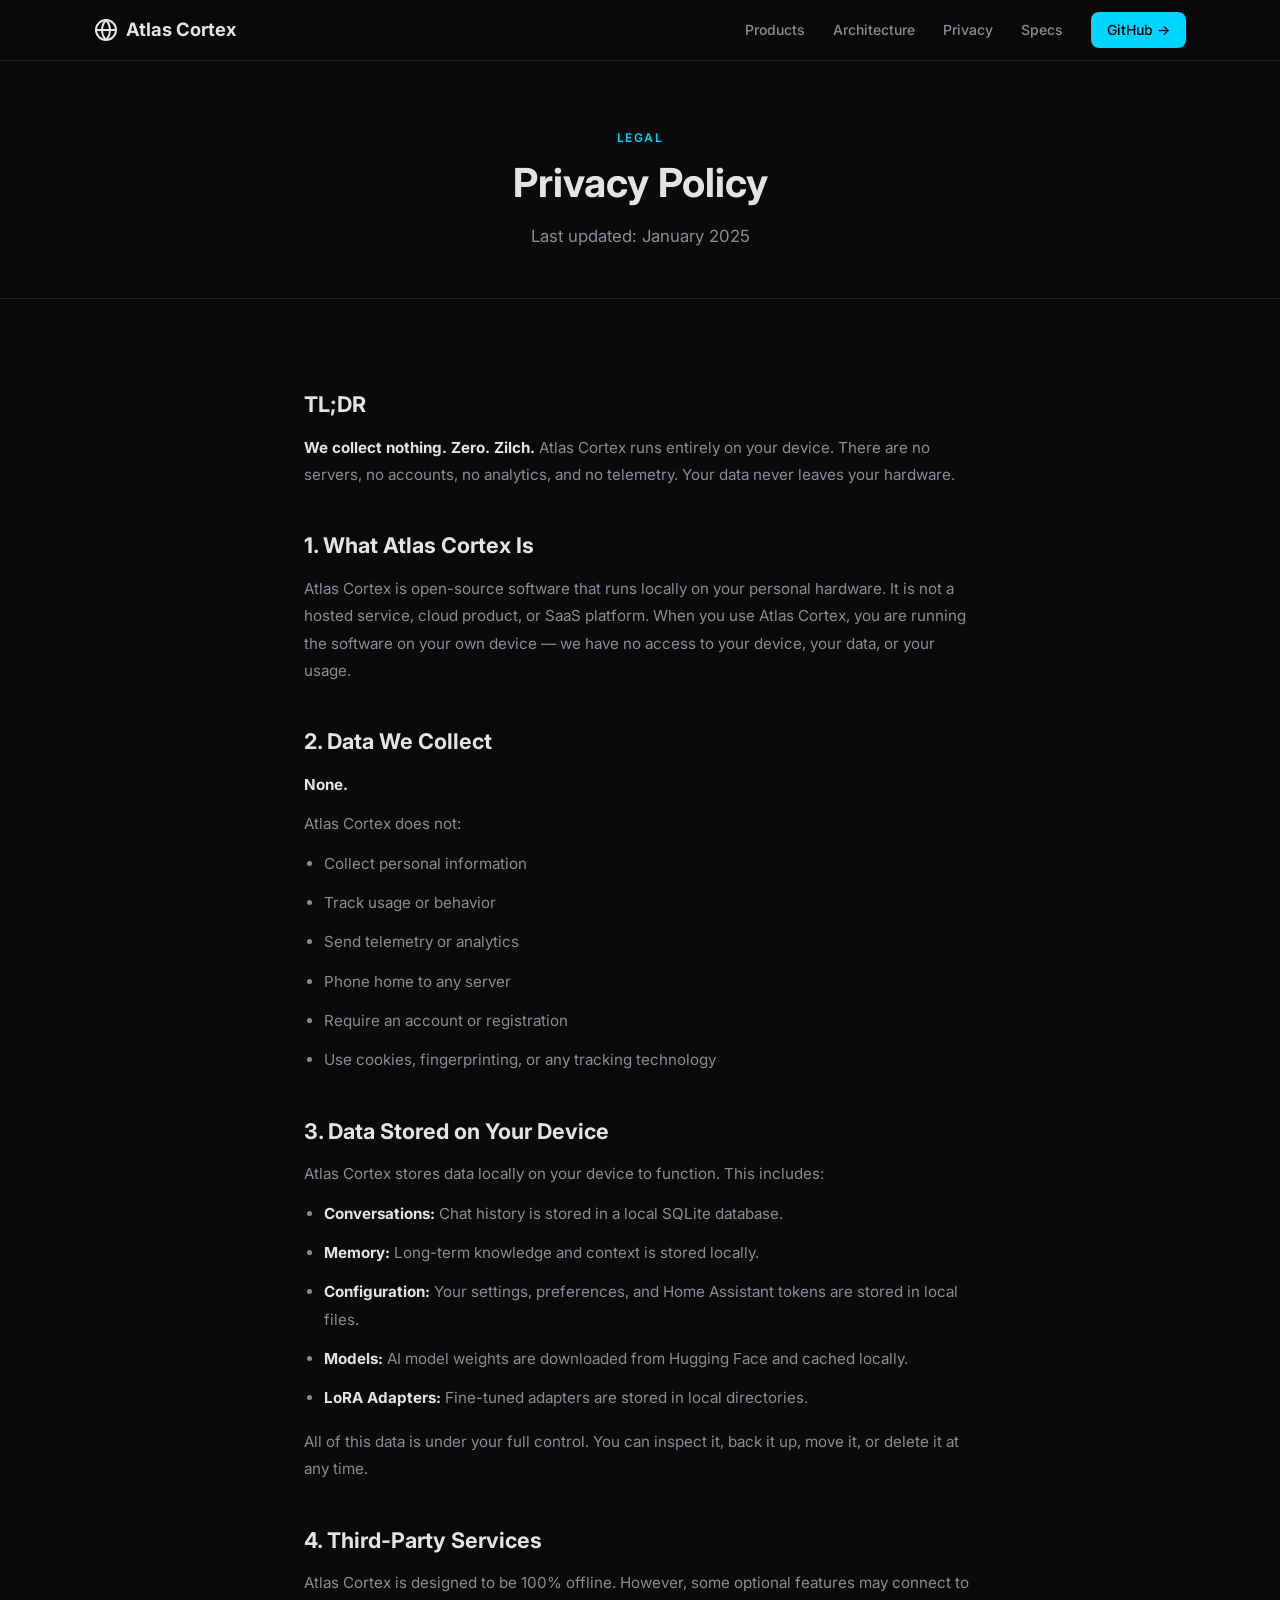
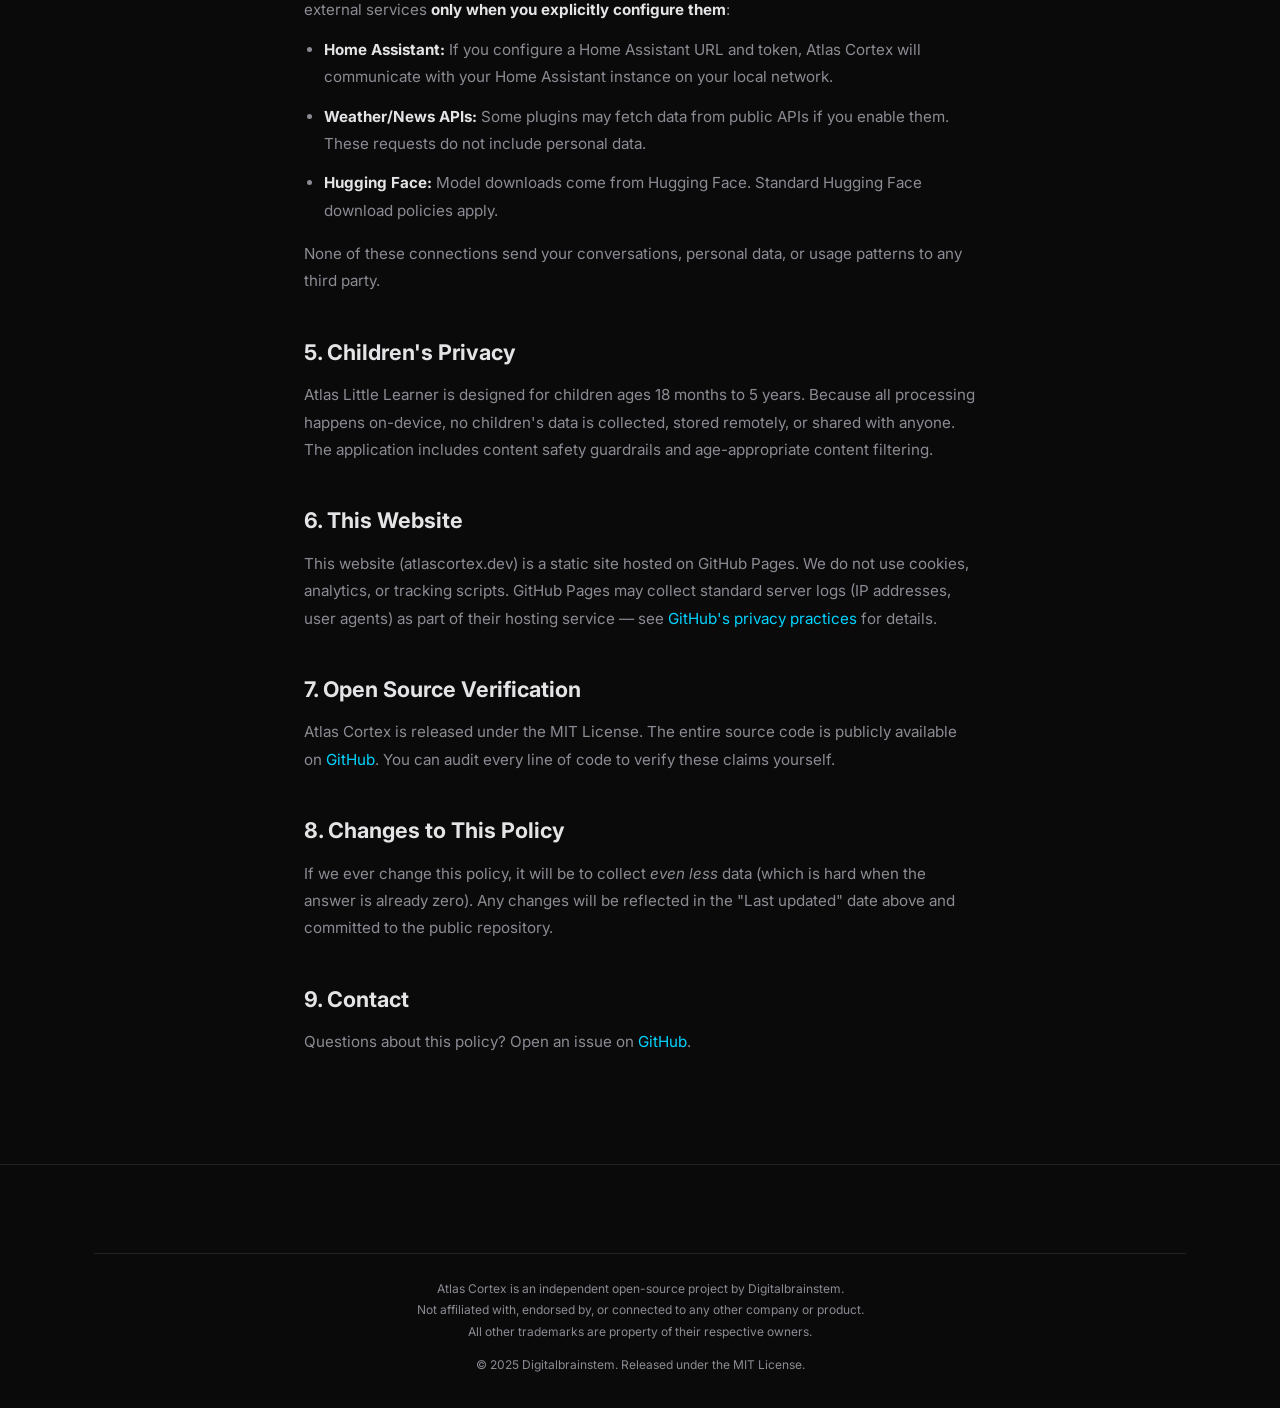
==== privacy.html @ 3b7be8a6 "feat: Atlas Cortex product website for atlascortex.dev Static single-page site with dark theme, resp" ====
<!DOCTYPE html>
<html lang="en">
<head>
  <meta charset="utf-8">
  <meta name="viewport" content="width=device-width, initial-scale=1">
  <title>Privacy Policy — Atlas Cortex</title>
  <meta name="description" content="Atlas Cortex privacy policy. TL;DR: We collect nothing.">
  <meta name="theme-color" content="#0a0a0a">
  <link rel="canonical" href="https://atlascortex.dev/privacy.html">
  <link rel="preconnect" href="https://fonts.googleapis.com">
  <link rel="preconnect" href="https://fonts.gstatic.com" crossorigin>
  <link href="https://fonts.googleapis.com/css2?family=Inter:wght@400;500;600;700;800&display=swap" rel="stylesheet">
  <link rel="stylesheet" href="assets/style.css">
  <link rel="icon" href="data:image/svg+xml,<svg xmlns='http://www.w3.org/2000/svg' viewBox='0 0 100 100'><text y='.9em' font-size='90'>🧠</text></svg>">
</head>
<body>

<!-- ─── Nav ─── -->
<nav class="nav" role="navigation" aria-label="Main">
  <div class="nav-inner">
    <a href="/" class="nav-brand" aria-label="Atlas Cortex home">
      <svg width="24" height="24" viewBox="0 0 24 24" fill="none" stroke="currentColor" stroke-width="2" stroke-linecap="round" stroke-linejoin="round">
        <circle cx="12" cy="12" r="10"/>
        <path d="M12 2a15 15 0 0 1 4 10 15 15 0 0 1-4 10"/>
        <path d="M12 2a15 15 0 0 0-4 10 15 15 0 0 0 4 10"/>
        <path d="M2 12h20"/>
      </svg>
      Atlas Cortex
    </a>
    <button class="nav-toggle" aria-label="Toggle menu" aria-expanded="false">
      <span></span><span></span><span></span>
    </button>
    <div class="nav-links">
      <a href="/#products">Products</a>
      <a href="/#architecture">Architecture</a>
      <a href="/#privacy">Privacy</a>
      <a href="/#specs">Specs</a>
      <a href="https://github.com/Betanu701/atlas-cortex" class="nav-cta" target="_blank" rel="noopener">GitHub →</a>
    </div>
  </div>
</nav>

<!-- ─── Header ─── -->
<header class="page-header">
  <div class="container">
    <p class="section-label">Legal</p>
    <h1 class="section-title">Privacy Policy</h1>
    <p class="section-desc" style="margin:0 auto;">Last updated: January 2025</p>
  </div>
</header>

<!-- ─── Content ─── -->
<main class="prose">

  <h2>TL;DR</h2>
  <p><strong>We collect nothing. Zero. Zilch.</strong> Atlas Cortex runs entirely on your device. There are no servers, no accounts, no analytics, and no telemetry. Your data never leaves your hardware.</p>

  <h2>1. What Atlas Cortex Is</h2>
  <p>Atlas Cortex is open-source software that runs locally on your personal hardware. It is not a hosted service, cloud product, or SaaS platform. When you use Atlas Cortex, you are running the software on your own device — we have no access to your device, your data, or your usage.</p>

  <h2>2. Data We Collect</h2>
  <p><strong>None.</strong></p>
  <p>Atlas Cortex does not:</p>
  <ul>
    <li>Collect personal information</li>
    <li>Track usage or behavior</li>
    <li>Send telemetry or analytics</li>
    <li>Phone home to any server</li>
    <li>Require an account or registration</li>
    <li>Use cookies, fingerprinting, or any tracking technology</li>
  </ul>

  <h2>3. Data Stored on Your Device</h2>
  <p>Atlas Cortex stores data locally on your device to function. This includes:</p>
  <ul>
    <li><strong>Conversations:</strong> Chat history is stored in a local SQLite database.</li>
    <li><strong>Memory:</strong> Long-term knowledge and context is stored locally.</li>
    <li><strong>Configuration:</strong> Your settings, preferences, and Home Assistant tokens are stored in local files.</li>
    <li><strong>Models:</strong> AI model weights are downloaded from Hugging Face and cached locally.</li>
    <li><strong>LoRA Adapters:</strong> Fine-tuned adapters are stored in local directories.</li>
  </ul>
  <p>All of this data is under your full control. You can inspect it, back it up, move it, or delete it at any time.</p>

  <h2>4. Third-Party Services</h2>
  <p>Atlas Cortex is designed to be 100% offline. However, some optional features may connect to external services <strong>only when you explicitly configure them</strong>:</p>
  <ul>
    <li><strong>Home Assistant:</strong> If you configure a Home Assistant URL and token, Atlas Cortex will communicate with your Home Assistant instance on your local network.</li>
    <li><strong>Weather/News APIs:</strong> Some plugins may fetch data from public APIs if you enable them. These requests do not include personal data.</li>
    <li><strong>Hugging Face:</strong> Model downloads come from Hugging Face. Standard Hugging Face download policies apply.</li>
  </ul>
  <p>None of these connections send your conversations, personal data, or usage patterns to any third party.</p>

  <h2>5. Children's Privacy</h2>
  <p>Atlas Little Learner is designed for children ages 18 months to 5 years. Because all processing happens on-device, no children's data is collected, stored remotely, or shared with anyone. The application includes content safety guardrails and age-appropriate content filtering.</p>

  <h2>6. This Website</h2>
  <p>This website (atlascortex.dev) is a static site hosted on GitHub Pages. We do not use cookies, analytics, or tracking scripts. GitHub Pages may collect standard server logs (IP addresses, user agents) as part of their hosting service — see <a href="https://docs.github.com/en/pages/getting-started-with-github-pages/about-github-pages#data-collection" target="_blank" rel="noopener">GitHub's privacy practices</a> for details.</p>

  <h2>7. Open Source Verification</h2>
  <p>Atlas Cortex is released under the MIT License. The entire source code is publicly available on <a href="https://github.com/Betanu701/atlas-cortex" target="_blank" rel="noopener">GitHub</a>. You can audit every line of code to verify these claims yourself.</p>

  <h2>8. Changes to This Policy</h2>
  <p>If we ever change this policy, it will be to collect <em>even less</em> data (which is hard when the answer is already zero). Any changes will be reflected in the "Last updated" date above and committed to the public repository.</p>

  <h2>9. Contact</h2>
  <p>Questions about this policy? Open an issue on <a href="https://github.com/Betanu701/atlas-cortex/issues" target="_blank" rel="noopener">GitHub</a>.</p>

</main>

<!-- ─── Footer ─── -->
<footer class="footer">
  <div class="container">
    <div class="footer-legal">
      <p>Atlas Cortex is an independent open-source project by Digitalbrainstem.</p>
      <p>Not affiliated with, endorsed by, or connected to any other company or product.</p>
      <p>All other trademarks are property of their respective owners.</p>
      <p style="margin-top:.75rem;">© 2025 Digitalbrainstem. Released under the MIT License.</p>
    </div>
  </div>
</footer>

<script src="assets/main.js"></script>
</body>
</html>
---- assets/style.css ----
/* ── Atlas Cortex — atlascortex.dev ── */
/* Design tokens */
:root {
  --bg:        #0a0a0a;
  --bg-card:   #111113;
  --bg-card-h: #17171a;
  --border:    #222225;
  --text:      #e4e4e7;
  --text-dim:  #8b8b94;
  --accent:    #00d4ff;
  --accent-g:  #00b8d4;
  --accent-warm: #f5a623;
  --radius:    12px;
  --max-w:     1140px;
  --font:      'Inter', system-ui, -apple-system, sans-serif;
}

/* ── Reset ── */
*, *::before, *::after { box-sizing: border-box; margin: 0; padding: 0; }
html { scroll-behavior: smooth; -webkit-text-size-adjust: 100%; }
body {
  font-family: var(--font);
  background: var(--bg);
  color: var(--text);
  line-height: 1.6;
  overflow-x: hidden;
  -webkit-font-smoothing: antialiased;
}
a { color: var(--accent); text-decoration: none; transition: opacity .2s; }
a:hover { opacity: .8; }
img { max-width: 100%; display: block; }
ul { list-style: none; }

/* ── Utilities ── */
.container { max-width: var(--max-w); margin: 0 auto; padding: 0 1.5rem; }
.section { padding: 6rem 0; }
.section-label {
  font-size: .75rem;
  font-weight: 600;
  letter-spacing: .12em;
  text-transform: uppercase;
  color: var(--accent);
  margin-bottom: .75rem;
}
.section-title {
  font-size: clamp(1.75rem, 4vw, 2.5rem);
  font-weight: 700;
  line-height: 1.2;
  margin-bottom: 1rem;
}
.section-desc {
  color: var(--text-dim);
  max-width: 600px;
  font-size: 1.05rem;
}

/* ── Scroll animations ── */
.reveal {
  opacity: 0;
  transform: translateY(28px);
  transition: opacity .7s cubic-bezier(.16,1,.3,1), transform .7s cubic-bezier(.16,1,.3,1);
}
.reveal.visible {
  opacity: 1;
  transform: translateY(0);
}

/* ── Nav ── */
.nav {
  position: fixed;
  top: 0; left: 0; right: 0;
  z-index: 100;
  background: rgba(10,10,10,.82);
  backdrop-filter: blur(14px);
  -webkit-backdrop-filter: blur(14px);
  border-bottom: 1px solid var(--border);
  transition: background .3s;
}
.nav-inner {
  max-width: var(--max-w);
  margin: 0 auto;
  padding: 0 1.5rem;
  display: flex;
  align-items: center;
  justify-content: space-between;
  height: 60px;
}
.nav-brand {
  font-weight: 700;
  font-size: 1.15rem;
  color: var(--text);
  display: flex;
  align-items: center;
  gap: .5rem;
}
.nav-brand svg { flex-shrink: 0; }
.nav-links { display: flex; gap: 1.75rem; align-items: center; }
.nav-links a {
  color: var(--text-dim);
  font-size: .875rem;
  font-weight: 500;
  transition: color .2s;
}
.nav-links a:hover { color: var(--text); opacity: 1; }
.nav-cta {
  background: var(--accent);
  color: #000 !important;
  padding: .45rem 1rem;
  border-radius: 8px;
  font-weight: 600;
  font-size: .85rem;
  transition: background .2s, transform .15s;
}
.nav-cta:hover { background: var(--accent-g); transform: translateY(-1px); opacity: 1 !important; }

/* Mobile menu */
.nav-toggle {
  display: none;
  background: none;
  border: none;
  cursor: pointer;
  padding: .5rem;
}
.nav-toggle span {
  display: block;
  width: 22px;
  height: 2px;
  background: var(--text);
  margin: 5px 0;
  transition: transform .3s, opacity .3s;
}
@media (max-width: 768px) {
  .nav-toggle { display: block; }
  .nav-links {
    position: fixed;
    inset: 60px 0 0 0;
    background: rgba(10,10,10,.97);
    backdrop-filter: blur(14px);
    flex-direction: column;
    padding: 2rem 1.5rem;
    gap: 1.5rem;
    transform: translateX(100%);
    transition: transform .35s cubic-bezier(.16,1,.3,1);
  }
  .nav-links.open { transform: translateX(0); }
  .nav-links a { font-size: 1.1rem; }
}

/* ── Hero ── */
.hero {
  min-height: 100vh;
  display: flex;
  align-items: center;
  position: relative;
  overflow: hidden;
  padding-top: 60px;
}
.hero::before {
  content: '';
  position: absolute;
  top: -40%;
  left: 50%;
  transform: translateX(-50%);
  width: 800px;
  height: 800px;
  background: radial-gradient(circle, rgba(0,212,255,.08) 0%, transparent 70%);
  pointer-events: none;
}
.hero-content {
  position: relative;
  text-align: center;
  max-width: 740px;
  margin: 0 auto;
  padding: 4rem 1.5rem;
}
.hero-badge {
  display: inline-flex;
  align-items: center;
  gap: .5rem;
  background: rgba(0,212,255,.08);
  border: 1px solid rgba(0,212,255,.2);
  border-radius: 100px;
  padding: .4rem 1rem;
  font-size: .8rem;
  color: var(--accent);
  font-weight: 500;
  margin-bottom: 2rem;
}
.hero-title {
  font-size: clamp(2.75rem, 7vw, 4.5rem);
  font-weight: 800;
  letter-spacing: -.03em;
  line-height: 1.05;
  margin-bottom: 1.25rem;
  background: linear-gradient(135deg, var(--text) 0%, var(--text-dim) 100%);
  -webkit-background-clip: text;
  -webkit-text-fill-color: transparent;
  background-clip: text;
}
.hero-tagline {
  font-size: clamp(1.1rem, 2.5vw, 1.35rem);
  color: var(--text-dim);
  max-width: 560px;
  margin: 0 auto 2rem;
  line-height: 1.5;
}
.hero-pills {
  display: flex;
  justify-content: center;
  gap: 1rem;
  flex-wrap: wrap;
  margin-bottom: 2.5rem;
}
.hero-pill {
  display: flex;
  align-items: center;
  gap: .4rem;
  color: var(--text);
  font-size: .9rem;
  font-weight: 500;
}
.hero-pill .dot {
  width: 6px;
  height: 6px;
  border-radius: 50%;
  background: var(--accent);
  flex-shrink: 0;
}
.hero-actions {
  display: flex;
  justify-content: center;
  gap: 1rem;
  flex-wrap: wrap;
}
.btn {
  display: inline-flex;
  align-items: center;
  gap: .5rem;
  padding: .75rem 1.75rem;
  border-radius: 10px;
  font-weight: 600;
  font-size: .95rem;
  transition: transform .15s, box-shadow .2s;
  border: none;
  cursor: pointer;
}
.btn:hover { transform: translateY(-2px); opacity: 1 !important; }
.btn-primary {
  background: var(--accent);
  color: #000;
  box-shadow: 0 0 24px rgba(0,212,255,.2);
}
.btn-primary:hover { box-shadow: 0 0 32px rgba(0,212,255,.35); }
.btn-secondary {
  background: transparent;
  color: var(--text);
  border: 1px solid var(--border);
}
.btn-secondary:hover { border-color: var(--text-dim); }

/* ── Products grid ── */
.products-grid {
  display: grid;
  grid-template-columns: repeat(2, 1fr);
  gap: 1.5rem;
  margin-top: 3rem;
}
@media (max-width: 768px) {
  .products-grid { grid-template-columns: 1fr; }
}
.product-card {
  background: var(--bg-card);
  border: 1px solid var(--border);
  border-radius: var(--radius);
  padding: 2rem;
  transition: border-color .3s, transform .3s, box-shadow .3s;
  position: relative;
  overflow: hidden;
}
.product-card::before {
  content: '';
  position: absolute;
  top: 0; left: 0; right: 0;
  height: 2px;
  background: linear-gradient(90deg, transparent, var(--accent), transparent);
  opacity: 0;
  transition: opacity .3s;
}
.product-card:hover {
  border-color: rgba(0,212,255,.25);
  transform: translateY(-4px);
  box-shadow: 0 12px 40px rgba(0,0,0,.3);
}
.product-card:hover::before { opacity: 1; }

.product-icon {
  width: 44px;
  height: 44px;
  border-radius: 10px;
  display: flex;
  align-items: center;
  justify-content: center;
  margin-bottom: 1.25rem;
  font-size: 1.25rem;
}
.product-icon.cortex  { background: rgba(0,212,255,.12); color: var(--accent); }
.product-icon.sight   { background: rgba(129,140,248,.12); color: #818cf8; }
.product-icon.cli     { background: rgba(52,211,153,.12); color: #34d399; }
.product-icon.learner { background: rgba(251,191,36,.12); color: #fbbf24; }

.product-card h3 {
  font-size: 1.2rem;
  font-weight: 700;
  margin-bottom: .25rem;
}
.product-subtitle {
  color: var(--accent);
  font-size: .8rem;
  font-weight: 600;
  letter-spacing: .04em;
  text-transform: uppercase;
  margin-bottom: 1rem;
}
.product-card ul { margin-top: .75rem; }
.product-card li {
  color: var(--text-dim);
  font-size: .9rem;
  padding: .3rem 0;
  padding-left: 1.25rem;
  position: relative;
}
.product-card li::before {
  content: '';
  position: absolute;
  left: 0;
  top: .7rem;
  width: 5px;
  height: 5px;
  border-radius: 50%;
  background: var(--accent);
  opacity: .5;
}

/* ── Architecture ── */
.arch-diagram {
  background: var(--bg-card);
  border: 1px solid var(--border);
  border-radius: var(--radius);
  padding: 2.5rem;
  margin-top: 2.5rem;
  overflow-x: auto;
}
.arch-flow {
  display: flex;
  align-items: center;
  justify-content: center;
  gap: .5rem;
  flex-wrap: wrap;
  font-size: .9rem;
  min-width: max-content;
}
.arch-node {
  padding: .6rem 1.25rem;
  border-radius: 8px;
  font-weight: 600;
  white-space: nowrap;
}
.arch-node.engine  { background: rgba(0,212,255,.12); color: var(--accent); border: 1px solid rgba(0,212,255,.25); }
.arch-node.router  { background: rgba(251,191,36,.1); color: #fbbf24; border: 1px solid rgba(251,191,36,.25); }
.arch-node.pipe    { background: rgba(52,211,153,.1); color: #34d399; border: 1px solid rgba(52,211,153,.25); }
.arch-arrow { color: var(--text-dim); font-size: 1.1rem; flex-shrink: 0; }

.stats-grid {
  display: grid;
  grid-template-columns: repeat(4, 1fr);
  gap: 1.5rem;
  margin-top: 2.5rem;
}
@media (max-width: 640px) {
  .stats-grid { grid-template-columns: repeat(2, 1fr); }
}
.stat-card {
  text-align: center;
  padding: 1.5rem 1rem;
  background: var(--bg-card);
  border: 1px solid var(--border);
  border-radius: var(--radius);
}
.stat-value {
  font-size: 2rem;
  font-weight: 800;
  color: var(--accent);
  line-height: 1;
  margin-bottom: .4rem;
}
.stat-label {
  font-size: .8rem;
  color: var(--text-dim);
  font-weight: 500;
}

/* ── Privacy ── */
.privacy-section {
  text-align: center;
}
.privacy-section .section-desc {
  margin: 0 auto 2.5rem;
}
.privacy-grid {
  display: grid;
  grid-template-columns: repeat(4, 1fr);
  gap: 1.5rem;
}
@media (max-width: 768px) {
  .privacy-grid { grid-template-columns: repeat(2, 1fr); }
}
.privacy-card {
  padding: 1.75rem 1.25rem;
  background: var(--bg-card);
  border: 1px solid var(--border);
  border-radius: var(--radius);
  text-align: center;
}
.privacy-card-icon {
  font-size: 1.75rem;
  margin-bottom: .75rem;
}
.privacy-card h4 {
  font-size: .95rem;
  font-weight: 600;
  margin-bottom: .4rem;
}
.privacy-card p {
  font-size: .82rem;
  color: var(--text-dim);
  line-height: 1.5;
}

/* ── Tech specs ── */
.specs-table {
  width: 100%;
  border-collapse: collapse;
  margin-top: 2rem;
  background: var(--bg-card);
  border: 1px solid var(--border);
  border-radius: var(--radius);
  overflow: hidden;
}
.specs-table th,
.specs-table td {
  text-align: left;
  padding: 1rem 1.5rem;
  border-bottom: 1px solid var(--border);
  font-size: .9rem;
}
.specs-table th {
  color: var(--text-dim);
  font-weight: 600;
  font-size: .75rem;
  text-transform: uppercase;
  letter-spacing: .08em;
  background: rgba(255,255,255,.02);
}
.specs-table tr:last-child td { border-bottom: none; }
.specs-table td:first-child { font-weight: 600; white-space: nowrap; }
.spec-tag {
  display: inline-block;
  background: rgba(0,212,255,.08);
  color: var(--accent);
  padding: .15rem .5rem;
  border-radius: 4px;
  font-size: .78rem;
  font-weight: 500;
  margin: .15rem .25rem .15rem 0;
}

/* ── Footer ── */
.footer {
  border-top: 1px solid var(--border);
  padding: 3rem 0 2rem;
}
.footer-inner {
  display: flex;
  justify-content: space-between;
  align-items: flex-start;
  gap: 2rem;
  flex-wrap: wrap;
}
.footer-brand p {
  color: var(--text-dim);
  font-size: .82rem;
  max-width: 340px;
  margin-top: .5rem;
  line-height: 1.6;
}
.footer-links { display: flex; gap: 2.5rem; }
.footer-col h5 {
  font-size: .75rem;
  font-weight: 600;
  text-transform: uppercase;
  letter-spacing: .08em;
  color: var(--text-dim);
  margin-bottom: .75rem;
}
.footer-col a {
  display: block;
  color: var(--text-dim);
  font-size: .85rem;
  padding: .25rem 0;
  transition: color .2s;
}
.footer-col a:hover { color: var(--text); opacity: 1; }
.footer-legal {
  margin-top: 2.5rem;
  padding-top: 1.5rem;
  border-top: 1px solid var(--border);
  text-align: center;
}
.footer-legal p {
  color: var(--text-dim);
  font-size: .75rem;
  line-height: 1.8;
}

/* ── Privacy page ── */
.page-header {
  padding: 8rem 0 3rem;
  text-align: center;
  border-bottom: 1px solid var(--border);
}
.prose {
  max-width: 720px;
  margin: 0 auto;
  padding: 3rem 1.5rem 6rem;
}
.prose h2 {
  font-size: 1.35rem;
  font-weight: 700;
  margin: 2.5rem 0 .75rem;
}
.prose p,
.prose li {
  color: var(--text-dim);
  font-size: .95rem;
  line-height: 1.8;
  margin-bottom: .75rem;
}
.prose ul {
  margin: .5rem 0 1rem 1.25rem;
  list-style: disc;
}
.prose strong { color: var(--text); }
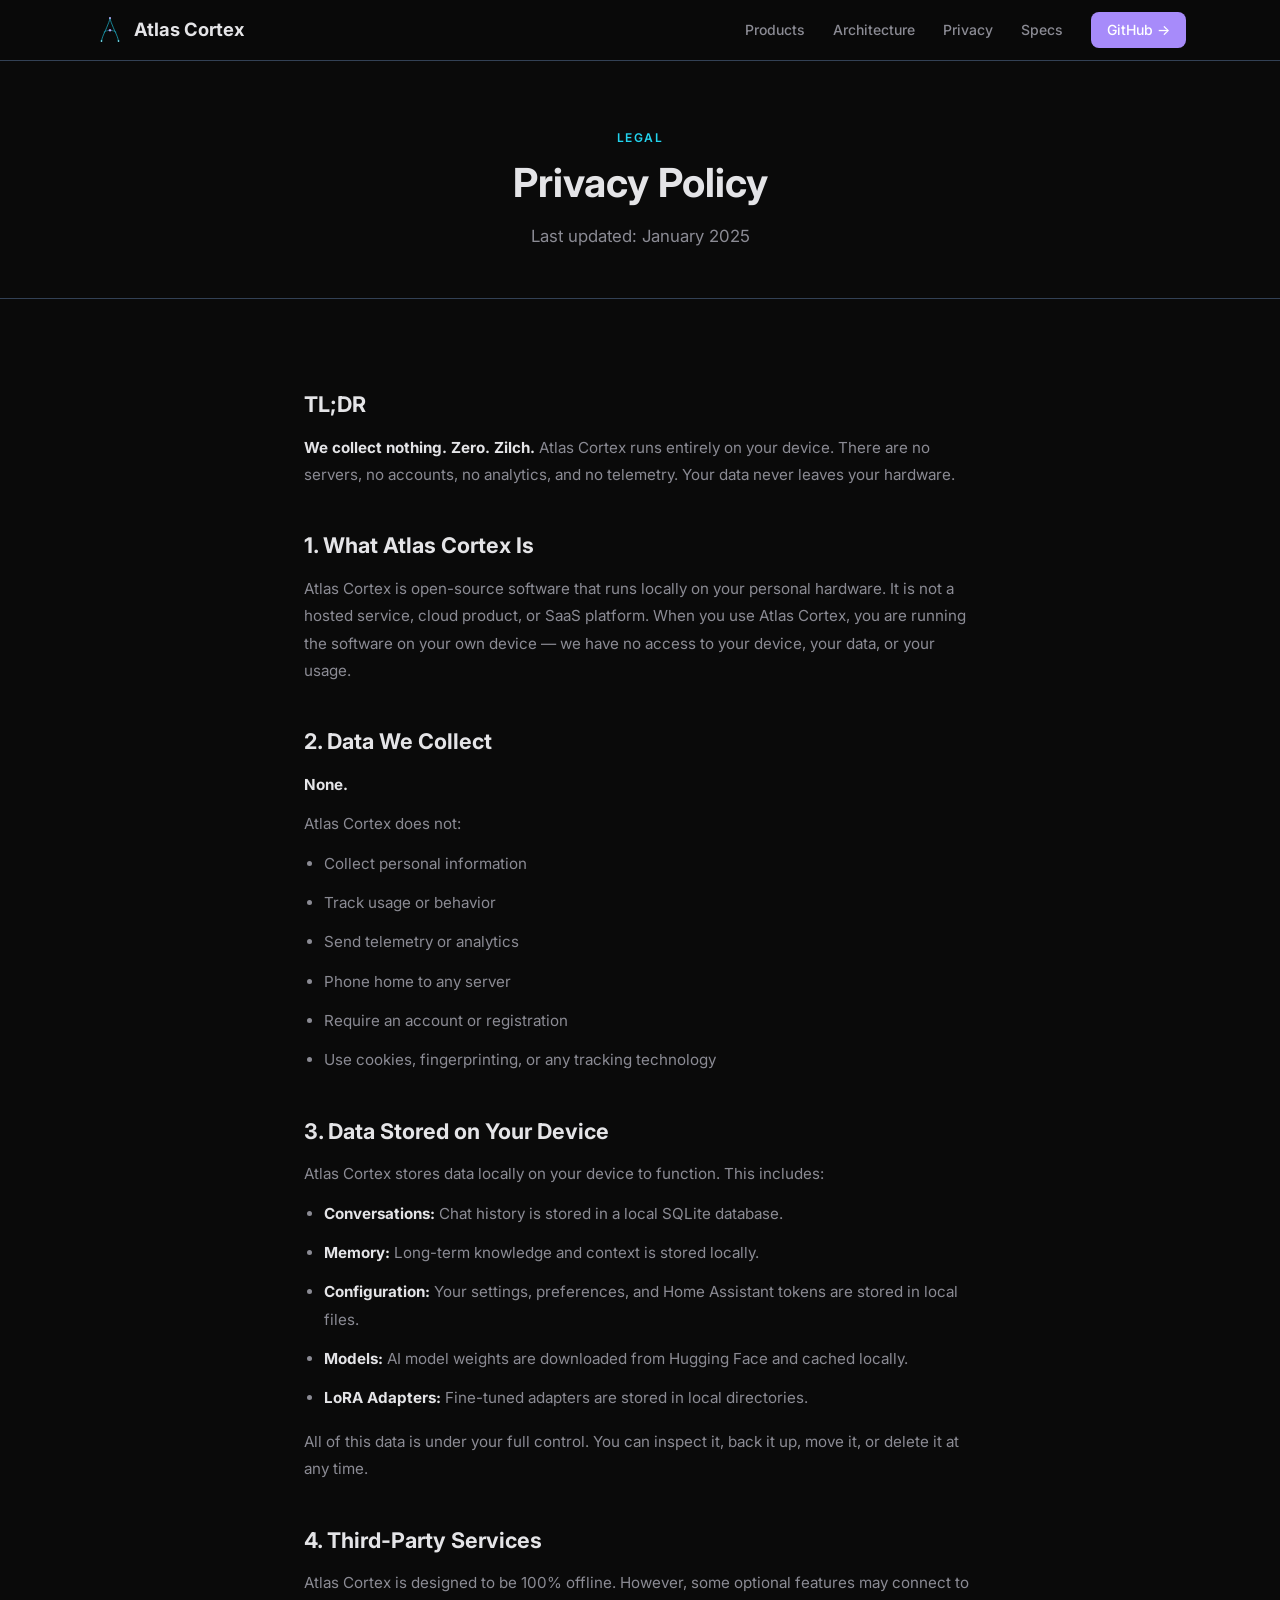
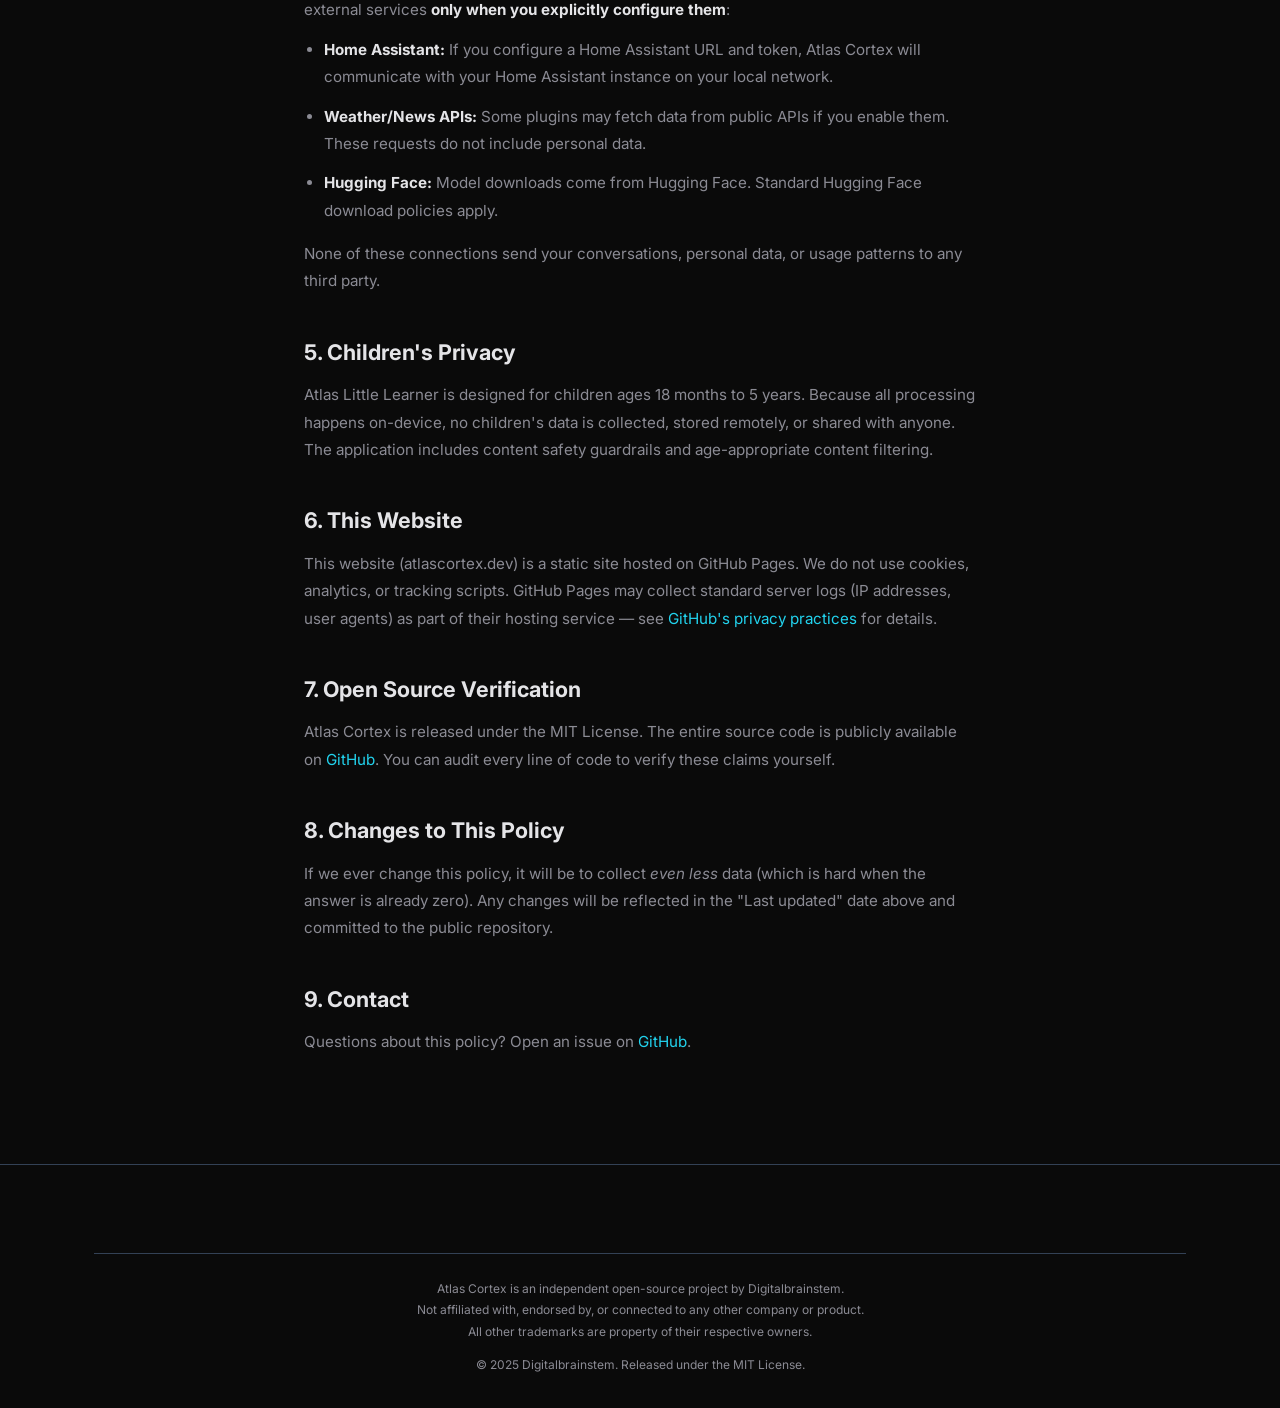
==== commit 0f4127e9: "Apply Frost+Aurora color scheme and Neural-A logo - Replace all cyan (#00d4ff) with Frost ice (#22d3" ====
--- a/privacy.html
+++ b/privacy.html
@@ -11,7 +11,7 @@
   <link rel="preconnect" href="https://fonts.gstatic.com" crossorigin>
   <link href="https://fonts.googleapis.com/css2?family=Inter:wght@400;500;600;700;800&display=swap" rel="stylesheet">
   <link rel="stylesheet" href="assets/style.css">
-  <link rel="icon" href="data:image/svg+xml,<svg xmlns='http://www.w3.org/2000/svg' viewBox='0 0 100 100'><text y='.9em' font-size='90'>🧠</text></svg>">
+  <link rel="icon" href="data:image/svg+xml,<svg xmlns='http://www.w3.org/2000/svg' viewBox='0 0 128 128'><path d='M30,108 C32,96 38,82 43,72 C48,62 54,46 59,34 C61,29 63,22 64,16' stroke='%2322d3ee' stroke-width='4' fill='none' stroke-linecap='round'/><path d='M98,108 C96,96 90,82 85,72 C80,62 74,46 69,34 C67,29 65,22 64,16' stroke='%2322d3ee' stroke-width='4' fill='none' stroke-linecap='round'/><path d='M40,72 C47,68 54,66 64,65 C74,66 81,68 88,72' stroke='%2322d3ee' stroke-width='3' fill='none' stroke-linecap='round'/><circle cx='64' cy='16' r='5' fill='%23a78bfa'/><circle cx='64' cy='65' r='5' fill='%23a78bfa'/><circle cx='30' cy='108' r='4' fill='%2322d3ee'/><circle cx='98' cy='108' r='4' fill='%2322d3ee'/></svg>">
 </head>
 <body>
 
@@ -19,11 +19,14 @@
 <nav class="nav" role="navigation" aria-label="Main">
   <div class="nav-inner">
     <a href="/" class="nav-brand" aria-label="Atlas Cortex home">
-      <svg width="24" height="24" viewBox="0 0 24 24" fill="none" stroke="currentColor" stroke-width="2" stroke-linecap="round" stroke-linejoin="round">
-        <circle cx="12" cy="12" r="10"/>
-        <path d="M12 2a15 15 0 0 1 4 10 15 15 0 0 1-4 10"/>
-        <path d="M12 2a15 15 0 0 0-4 10 15 15 0 0 0 4 10"/>
-        <path d="M2 12h20"/>
+      <svg width="32" height="32" viewBox="0 0 128 128" fill="none" xmlns="http://www.w3.org/2000/svg">
+        <path d="M30,108 C32,96 38,82 43,72 C48,62 54,46 59,34 C61,29 63,22 64,16" stroke="#22d3ee" stroke-width="3" fill="none" opacity="0.8" stroke-linecap="round"/>
+        <path d="M98,108 C96,96 90,82 85,72 C80,62 74,46 69,34 C67,29 65,22 64,16" stroke="#22d3ee" stroke-width="3" fill="none" opacity="0.8" stroke-linecap="round"/>
+        <path d="M40,72 C47,68 54,66 64,65 C74,66 81,68 88,72" stroke="#22d3ee" stroke-width="2.5" fill="none" opacity="0.65" stroke-linecap="round"/>
+        <circle cx="30" cy="108" r="4" fill="#22d3ee" opacity="0.7"/><circle cx="30" cy="108" r="2" fill="#fff"/>
+        <circle cx="98" cy="108" r="4" fill="#22d3ee" opacity="0.7"/><circle cx="98" cy="108" r="2" fill="#fff"/>
+        <circle cx="64" cy="65" r="5" fill="#a78bfa" opacity="0.9"/><circle cx="64" cy="65" r="2" fill="#fff"/>
+        <circle cx="64" cy="16" r="4" fill="#a78bfa" opacity="0.9"/><circle cx="64" cy="16" r="2" fill="#fff"/>
       </svg>
       Atlas Cortex
     </a>
@@ -35,7 +38,7 @@
       <a href="/#architecture">Architecture</a>
       <a href="/#privacy">Privacy</a>
       <a href="/#specs">Specs</a>
-      <a href="https://github.com/Betanu701/atlas-cortex" class="nav-cta" target="_blank" rel="noopener">GitHub →</a>
+      <a href="https://github.com/Digitalbrainstem/atlas-cortex" class="nav-cta" target="_blank" rel="noopener">GitHub →</a>
     </div>
   </div>
 </nav>
@@ -97,13 +100,13 @@
   <p>This website (atlascortex.dev) is a static site hosted on GitHub Pages. We do not use cookies, analytics, or tracking scripts. GitHub Pages may collect standard server logs (IP addresses, user agents) as part of their hosting service — see <a href="https://docs.github.com/en/pages/getting-started-with-github-pages/about-github-pages#data-collection" target="_blank" rel="noopener">GitHub's privacy practices</a> for details.</p>
 
   <h2>7. Open Source Verification</h2>
-  <p>Atlas Cortex is released under the MIT License. The entire source code is publicly available on <a href="https://github.com/Betanu701/atlas-cortex" target="_blank" rel="noopener">GitHub</a>. You can audit every line of code to verify these claims yourself.</p>
+  <p>Atlas Cortex is released under the MIT License. The entire source code is publicly available on <a href="https://github.com/Digitalbrainstem/atlas-cortex" target="_blank" rel="noopener">GitHub</a>. You can audit every line of code to verify these claims yourself.</p>
 
   <h2>8. Changes to This Policy</h2>
   <p>If we ever change this policy, it will be to collect <em>even less</em> data (which is hard when the answer is already zero). Any changes will be reflected in the "Last updated" date above and committed to the public repository.</p>
 
   <h2>9. Contact</h2>
-  <p>Questions about this policy? Open an issue on <a href="https://github.com/Betanu701/atlas-cortex/issues" target="_blank" rel="noopener">GitHub</a>.</p>
+  <p>Questions about this policy? Open an issue on <a href="https://github.com/Digitalbrainstem/atlas-cortex/issues" target="_blank" rel="noopener">GitHub</a>.</p>
 
 </main>
 
--- a/assets/style.css
+++ b/assets/style.css
@@ -2,14 +2,15 @@
 /* Design tokens */
 :root {
   --bg:        #0a0a0a;
-  --bg-card:   #111113;
-  --bg-card-h: #17171a;
-  --border:    #222225;
+  --bg-card:   #1e293b;
+  --bg-card-h: #243247;
+  --border:    #334155;
   --text:      #e4e4e7;
   --text-dim:  #8b8b94;
-  --accent:    #00d4ff;
-  --accent-g:  #00b8d4;
-  --accent-warm: #f5a623;
+  --accent:    #22d3ee;
+  --accent-h:  #67e8f9;
+  --aurora:    #a78bfa;
+  --aurora-h:  #c4b5fd;
   --radius:    12px;
   --max-w:     1140px;
   --font:      'Inter', system-ui, -apple-system, sans-serif;
@@ -103,15 +104,15 @@
 }
 .nav-links a:hover { color: var(--text); opacity: 1; }
 .nav-cta {
-  background: var(--accent);
-  color: #000 !important;
+  background: var(--aurora);
+  color: #fff !important;
   padding: .45rem 1rem;
   border-radius: 8px;
   font-weight: 600;
   font-size: .85rem;
   transition: background .2s, transform .15s;
 }
-.nav-cta:hover { background: var(--accent-g); transform: translateY(-1px); opacity: 1 !important; }
+.nav-cta:hover { background: var(--aurora-h); transform: translateY(-1px); opacity: 1 !important; }
 
 /* Mobile menu */
 .nav-toggle {
@@ -163,7 +164,7 @@
   transform: translateX(-50%);
   width: 800px;
   height: 800px;
-  background: radial-gradient(circle, rgba(0,212,255,.08) 0%, transparent 70%);
+  background: radial-gradient(circle, rgba(34,211,238,.08) 0%, rgba(167,139,250,.04) 40%, transparent 70%);
   pointer-events: none;
 }
 .hero-content {
@@ -177,14 +178,27 @@
   display: inline-flex;
   align-items: center;
   gap: .5rem;
-  background: rgba(0,212,255,.08);
-  border: 1px solid rgba(0,212,255,.2);
+  background: rgba(34,211,238,.08);
+  border: 1px solid rgba(34,211,238,.2);
   border-radius: 100px;
   padding: .4rem 1rem;
   font-size: .8rem;
   color: var(--accent);
   font-weight: 500;
-  margin-bottom: 2rem;
+  margin-bottom: 1.5rem;
+}
+
+/* Hero logo */
+.hero-logo {
+  width: 120px;
+  height: 120px;
+  margin: 0 auto 2rem;
+  animation: neural-pulse 4s ease-in-out infinite;
+}
+.hero-logo svg { width: 100%; height: 100%; display: block; }
+@keyframes neural-pulse {
+  0%, 100% { filter: drop-shadow(0 0 12px rgba(34,211,238,0.25)); }
+  50% { filter: drop-shadow(0 0 28px rgba(167,139,250,0.45)); }
 }
 .hero-title {
   font-size: clamp(2.75rem, 7vw, 4.5rem);
@@ -247,10 +261,10 @@
 .btn:hover { transform: translateY(-2px); opacity: 1 !important; }
 .btn-primary {
   background: var(--accent);
-  color: #000;
-  box-shadow: 0 0 24px rgba(0,212,255,.2);
-}
-.btn-primary:hover { box-shadow: 0 0 32px rgba(0,212,255,.35); }
+  color: #0a0a0a;
+  box-shadow: 0 0 24px rgba(34,211,238,.2);
+}
+.btn-primary:hover { box-shadow: 0 0 32px rgba(34,211,238,.35); }
 .btn-secondary {
   background: transparent;
   color: var(--text);
@@ -282,12 +296,12 @@
   position: absolute;
   top: 0; left: 0; right: 0;
   height: 2px;
-  background: linear-gradient(90deg, transparent, var(--accent), transparent);
+  background: linear-gradient(90deg, transparent, var(--accent), var(--aurora), transparent);
   opacity: 0;
   transition: opacity .3s;
 }
 .product-card:hover {
-  border-color: rgba(0,212,255,.25);
+  border-color: rgba(34,211,238,.25);
   transform: translateY(-4px);
   box-shadow: 0 12px 40px rgba(0,0,0,.3);
 }
@@ -303,10 +317,10 @@
   margin-bottom: 1.25rem;
   font-size: 1.25rem;
 }
-.product-icon.cortex  { background: rgba(0,212,255,.12); color: var(--accent); }
-.product-icon.sight   { background: rgba(129,140,248,.12); color: #818cf8; }
+.product-icon.cortex  { background: rgba(34,211,238,.12); color: var(--accent); }
+.product-icon.sight   { background: rgba(167,139,250,.12); color: var(--aurora); }
 .product-icon.cli     { background: rgba(52,211,153,.12); color: #34d399; }
-.product-icon.learner { background: rgba(251,191,36,.12); color: #fbbf24; }
+.product-icon.learner { background: rgba(167,139,250,.08); color: var(--aurora-h); }
 
 .product-card h3 {
   font-size: 1.2rem;
@@ -365,8 +379,8 @@
   font-weight: 600;
   white-space: nowrap;
 }
-.arch-node.engine  { background: rgba(0,212,255,.12); color: var(--accent); border: 1px solid rgba(0,212,255,.25); }
-.arch-node.router  { background: rgba(251,191,36,.1); color: #fbbf24; border: 1px solid rgba(251,191,36,.25); }
+.arch-node.engine  { background: rgba(34,211,238,.12); color: var(--accent); border: 1px solid rgba(34,211,238,.25); }
+.arch-node.router  { background: rgba(167,139,250,.1); color: var(--aurora); border: 1px solid rgba(167,139,250,.25); }
 .arch-node.pipe    { background: rgba(52,211,153,.1); color: #34d399; border: 1px solid rgba(52,211,153,.25); }
 .arch-arrow { color: var(--text-dim); font-size: 1.1rem; flex-shrink: 0; }
 
@@ -420,7 +434,9 @@
   border: 1px solid var(--border);
   border-radius: var(--radius);
   text-align: center;
-}
+  transition: border-color .3s;
+}
+.privacy-card:hover { border-color: rgba(34,211,238,.3); }
 .privacy-card-icon {
   font-size: 1.75rem;
   margin-bottom: .75rem;
@@ -465,7 +481,7 @@
 .specs-table td:first-child { font-weight: 600; white-space: nowrap; }
 .spec-tag {
   display: inline-block;
-  background: rgba(0,212,255,.08);
+  background: rgba(34,211,238,.08);
   color: var(--accent);
   padding: .15rem .5rem;
   border-radius: 4px;
@@ -509,7 +525,7 @@
   padding: .25rem 0;
   transition: color .2s;
 }
-.footer-col a:hover { color: var(--text); opacity: 1; }
+.footer-col a:hover { color: var(--accent); opacity: 1; }
 .footer-legal {
   margin-top: 2.5rem;
   padding-top: 1.5rem;
@@ -522,6 +538,10 @@
   line-height: 1.8;
 }
 
+/* ── Open Source links ── */
+.privacy-card a { color: var(--accent); }
+.privacy-card a:hover { color: var(--accent-h); }
+
 /* ── Privacy page ── */
 .page-header {
   padding: 8rem 0 3rem;
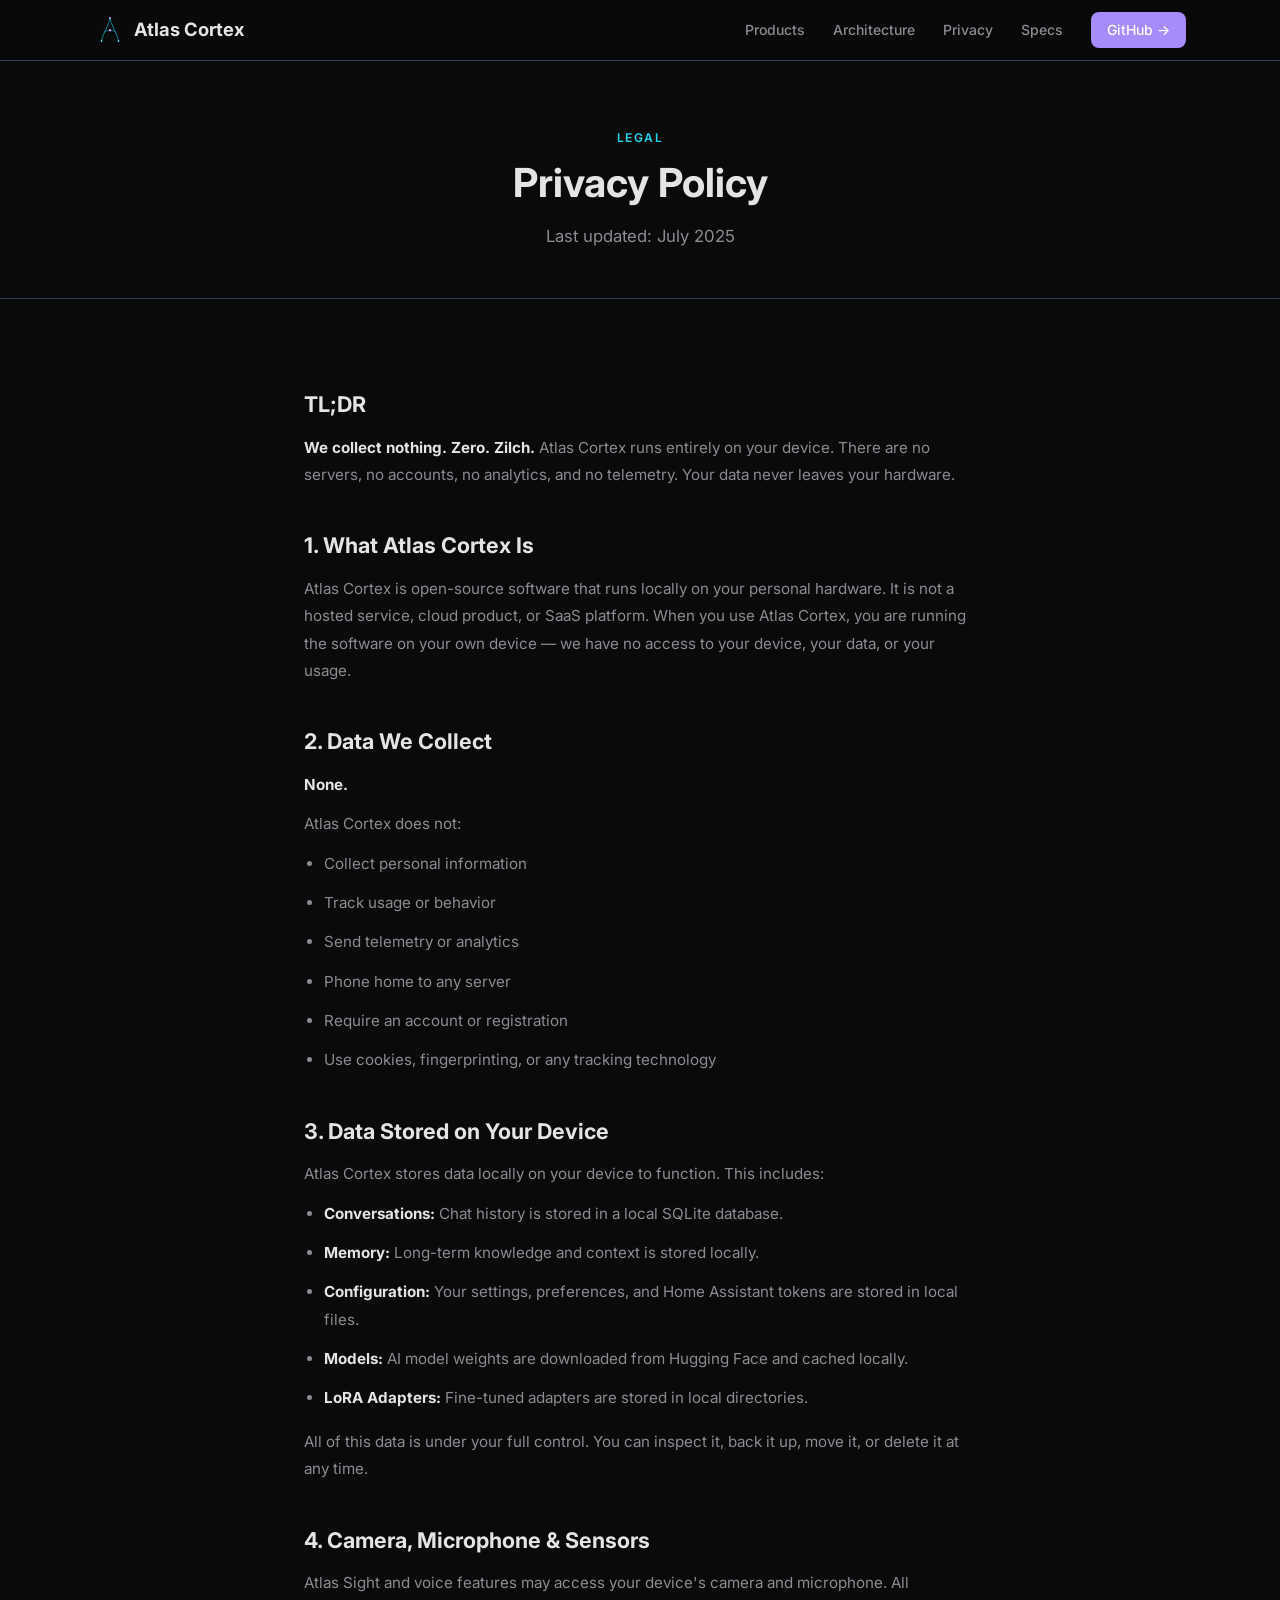
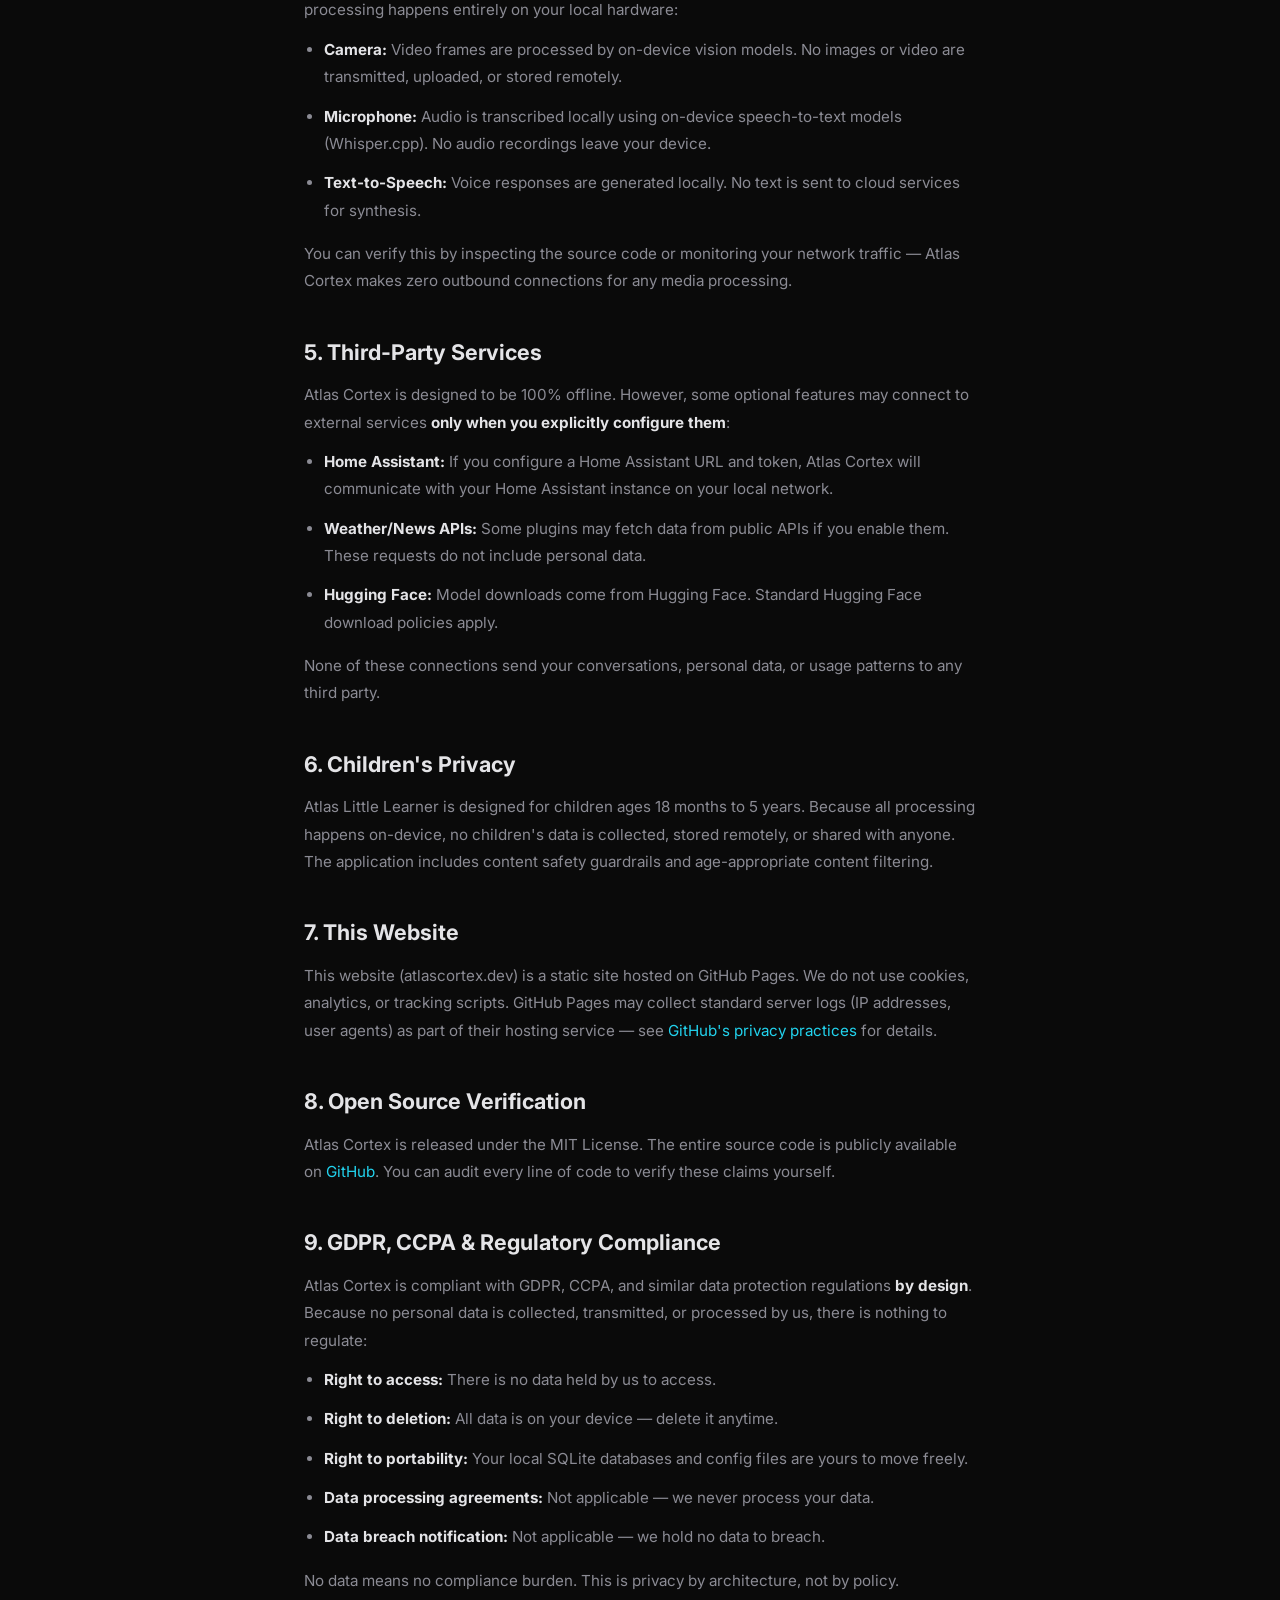
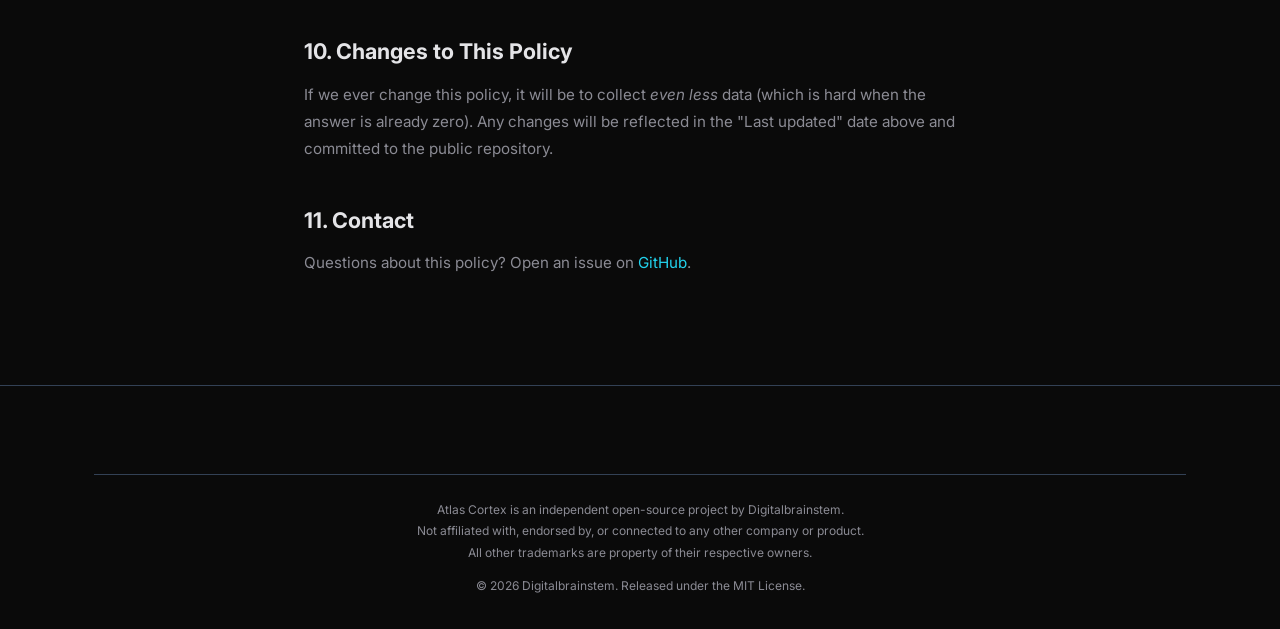
==== commit a00240a7: "Update privacy policy: add camera/mic, GDPR/CCPA sections - Add Section 4: Camera, Microphone & Sens" ====
--- a/privacy.html
+++ b/privacy.html
@@ -48,7 +48,7 @@
   <div class="container">
     <p class="section-label">Legal</p>
     <h1 class="section-title">Privacy Policy</h1>
-    <p class="section-desc" style="margin:0 auto;">Last updated: January 2025</p>
+    <p class="section-desc" style="margin:0 auto;">Last updated: July 2025</p>
   </div>
 </header>
 
@@ -84,7 +84,16 @@
   </ul>
   <p>All of this data is under your full control. You can inspect it, back it up, move it, or delete it at any time.</p>
 
-  <h2>4. Third-Party Services</h2>
+  <h2>4. Camera, Microphone &amp; Sensors</h2>
+  <p>Atlas Sight and voice features may access your device's camera and microphone. All processing happens entirely on your local hardware:</p>
+  <ul>
+    <li><strong>Camera:</strong> Video frames are processed by on-device vision models. No images or video are transmitted, uploaded, or stored remotely.</li>
+    <li><strong>Microphone:</strong> Audio is transcribed locally using on-device speech-to-text models (Whisper.cpp). No audio recordings leave your device.</li>
+    <li><strong>Text-to-Speech:</strong> Voice responses are generated locally. No text is sent to cloud services for synthesis.</li>
+  </ul>
+  <p>You can verify this by inspecting the source code or monitoring your network traffic — Atlas Cortex makes zero outbound connections for any media processing.</p>
+
+  <h2>5. Third-Party Services</h2>
   <p>Atlas Cortex is designed to be 100% offline. However, some optional features may connect to external services <strong>only when you explicitly configure them</strong>:</p>
   <ul>
     <li><strong>Home Assistant:</strong> If you configure a Home Assistant URL and token, Atlas Cortex will communicate with your Home Assistant instance on your local network.</li>
@@ -93,19 +102,30 @@
   </ul>
   <p>None of these connections send your conversations, personal data, or usage patterns to any third party.</p>
 
-  <h2>5. Children's Privacy</h2>
+  <h2>6. Children's Privacy</h2>
   <p>Atlas Little Learner is designed for children ages 18 months to 5 years. Because all processing happens on-device, no children's data is collected, stored remotely, or shared with anyone. The application includes content safety guardrails and age-appropriate content filtering.</p>
 
-  <h2>6. This Website</h2>
+  <h2>7. This Website</h2>
   <p>This website (atlascortex.dev) is a static site hosted on GitHub Pages. We do not use cookies, analytics, or tracking scripts. GitHub Pages may collect standard server logs (IP addresses, user agents) as part of their hosting service — see <a href="https://docs.github.com/en/pages/getting-started-with-github-pages/about-github-pages#data-collection" target="_blank" rel="noopener">GitHub's privacy practices</a> for details.</p>
 
-  <h2>7. Open Source Verification</h2>
+  <h2>8. Open Source Verification</h2>
   <p>Atlas Cortex is released under the MIT License. The entire source code is publicly available on <a href="https://github.com/Digitalbrainstem/atlas-cortex" target="_blank" rel="noopener">GitHub</a>. You can audit every line of code to verify these claims yourself.</p>
 
-  <h2>8. Changes to This Policy</h2>
+  <h2>9. GDPR, CCPA &amp; Regulatory Compliance</h2>
+  <p>Atlas Cortex is compliant with GDPR, CCPA, and similar data protection regulations <strong>by design</strong>. Because no personal data is collected, transmitted, or processed by us, there is nothing to regulate:</p>
+  <ul>
+    <li><strong>Right to access:</strong> There is no data held by us to access.</li>
+    <li><strong>Right to deletion:</strong> All data is on your device — delete it anytime.</li>
+    <li><strong>Right to portability:</strong> Your local SQLite databases and config files are yours to move freely.</li>
+    <li><strong>Data processing agreements:</strong> Not applicable — we never process your data.</li>
+    <li><strong>Data breach notification:</strong> Not applicable — we hold no data to breach.</li>
+  </ul>
+  <p>No data means no compliance burden. This is privacy by architecture, not by policy.</p>
+
+  <h2>10. Changes to This Policy</h2>
   <p>If we ever change this policy, it will be to collect <em>even less</em> data (which is hard when the answer is already zero). Any changes will be reflected in the "Last updated" date above and committed to the public repository.</p>
 
-  <h2>9. Contact</h2>
+  <h2>11. Contact</h2>
   <p>Questions about this policy? Open an issue on <a href="https://github.com/Digitalbrainstem/atlas-cortex/issues" target="_blank" rel="noopener">GitHub</a>.</p>
 
 </main>
@@ -117,7 +137,7 @@
       <p>Atlas Cortex is an independent open-source project by Digitalbrainstem.</p>
       <p>Not affiliated with, endorsed by, or connected to any other company or product.</p>
       <p>All other trademarks are property of their respective owners.</p>
-      <p style="margin-top:.75rem;">© 2025 Digitalbrainstem. Released under the MIT License.</p>
+      <p style="margin-top:.75rem;">© 2026 Digitalbrainstem. Released under the MIT License.</p>
     </div>
   </div>
 </footer>
